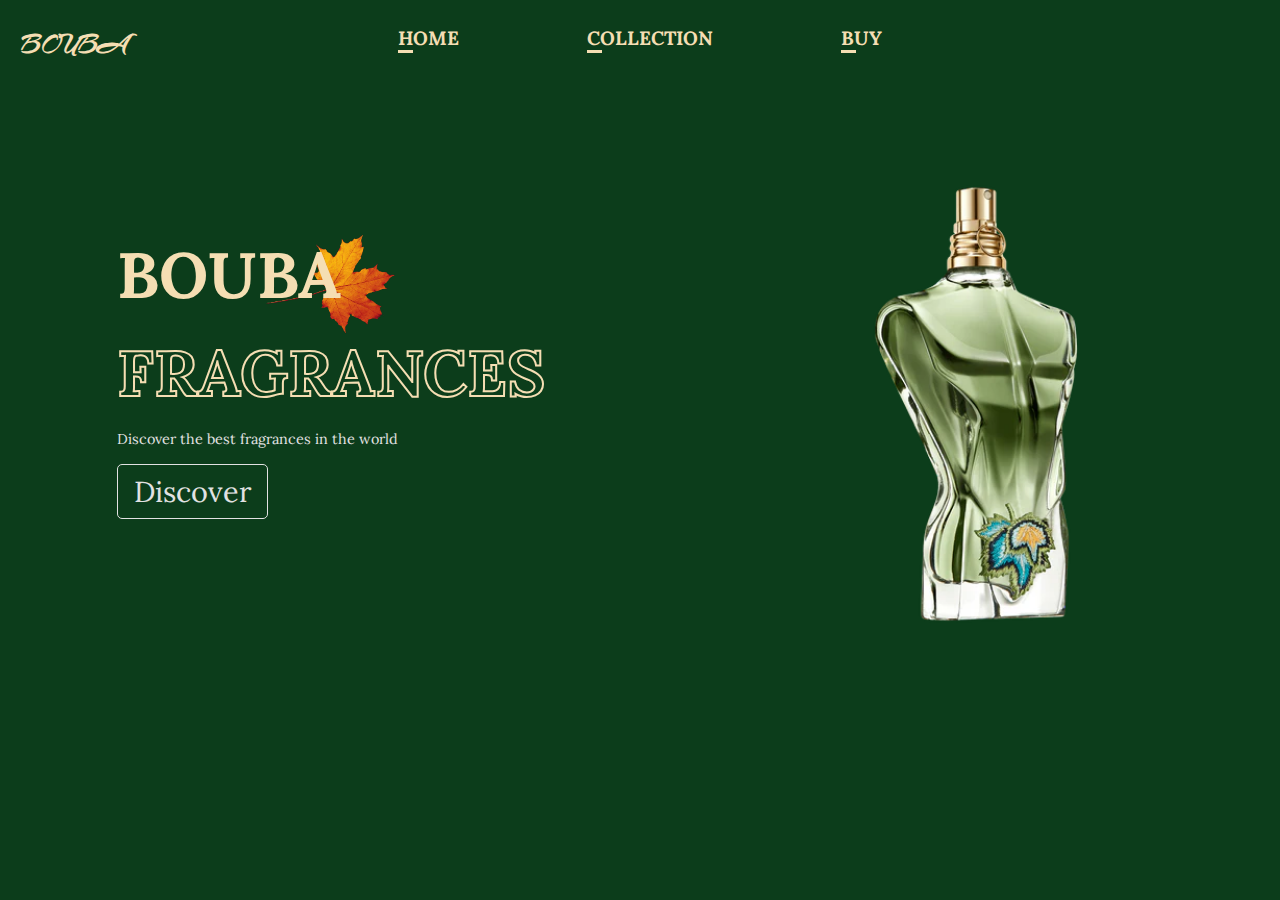
==== index.html @ 6d74bac4 "V1" ====
<!DOCTYPE html>
<html lang="en">
  <head>
    <meta charset="UTF-8" />
    <meta name="viewport" content="width=device-width, initial-scale=1.0" />
    <title>BOUBA FRAGRANCES</title>
    <link rel="stylesheet" href="style/humberger-bar.css" />
    <link rel="stylesheet" href="style/content.css" />
    <link rel="stylesheet" href="style/header.css" />
    <link rel="stylesheet" href="style/general.css" />
  </head>
  <body>

    <div class="page">
      <div class="header">
        <div class="logo"><a>BOUBA</a></div>
        <div class="menu-g">
          <div class="menu-normal">
            <a href="index.html"">Home</a>
            <a href="Collection.html">Collection</a>
            <a href="buy.html">Buy</a>
          </div>
        </div>

        <div class="menu-humberger-bar">
          <label class="hamburger-menu">
            <input type="checkbox" />
          </label>
          <aside class="sidebar">
            <nav>
              <a href="index.html">Home</a>
              <a href="Collection.html">Collection</a>
              <a href="buy.html">Buy</a>
            </nav>
          </aside>
        </div>
      </div>
      <div class="content">
        <div class="content-text">
          <h1>BOUBA</h1>
          <h1>FRAGRANCES</h1>
          <h2>Discover the best fragrances in the world</h2>
          <a href="Collection.html" class="Discover">Discover</a>
        </div>
        <div class="content-image">
          <div class="CURSOUR"></div>
          <img src="imgs/mainpic.webp" alt="" class="IMG"/>
        </div>
      </div>
    </div>
    <script src="script/main.js"></script>
  </body>
</html>
---- style/humberger-bar.css ----
*, *::after, *::before{
    box-sizing: border-box;
}


body{
    margin: 0;
}

:root{
    --bar-width: 40px;
    --bar-hight: 5px;
    --bar-gab: 6.5px;
    --frGround-color: wheat;
    --BkGround-color: white;
    --hamburger-margin: 7px;
    --animation-timming:200ms ease-in-out;
    --hamburger-hight: calc(var(--bar-hight)*3 + var(--bar-gab)* 2);
}
.hamburger-menu{
    --x-width: calc(var(--hamburger-hight) * 1.41421356237);
    display: flex;
    flex-direction: column;
    gap: var(--bar-gab);
    width: max-content;
    position: relative;
    top: var(--hamburger-margin);
    left:var(--hamburger-margin);
    z-index: 1001;
    cursor: pointer;


    

}
.hamburger-menu:has(input:focus-visible)::before,
.hamburger-menu:has(input:focus-visible)::after,
.hamburger-menu input:focus-visible{
    border: 1px solid var(--BkGround-color);
    box-shadow: 0 0 0 1px var(--frGround-color);
}
.hamburger-menu input{
    appearance: none;/* romove cheak box */
    margin: 0;
    padding: 0;
    outline: none;
    pointer-events: none;



}
.hamburger-menu::after, .hamburger-menu::before,.hamburger-menu input{
    content: "";
    width: var(--bar-width);
    height: var(--bar-hight);
    background-color: var(--frGround-color);
    border-radius: 9999px;
    transition: opacity var(--animation-timming),width var(--animation-timming),
    rotate var(--animation-timming),
    translate var(--animation-timming),
    background-color var(--animation-timming);
    transform-origin:left center  ;
}

.hamburger-menu input:checked{
    /* background-color: blue; */
    opacity: 0;
    width: 0;
    
}



.hamburger-menu:has(input:checked)::before{
    rotate: 45deg;
    width: var(--x-width);
    translate: 0 calc(var(--bar-hight) / -2);
}
.hamburger-menu:has(input:checked)::after{
    rotate: -45deg;
    width: var(--x-width);
    translate: 0 calc(var(--bar-hight) / 2);
}
.sidebar{
    position: absolute;
    transition: translate var(--animation-timming);
    translate: 60%;
    padding: 0.5rem 1rem;
    padding-top: calc(var(--hamburger-hight) + var(--hamburger-margin) + 10px);

    color: var(--BkGround-color);
    max-width: 15rem;
    min-height: 100vh;
    top: 0;
    display: none;
/* 
    background: transparent;
    filter: blur(7) grayscale(1); */
    backdrop-filter: blur(7px);

    

}

/* if this cheked do               for  this  */
.hamburger-menu:has(input:checked) + .sidebar{
    translate: -80%;
    display: flex;
    z-index: 1000;

}

.hamburger-menu:has(input:checked){
    --frGround-color: white;
    --BkGround-color: #333;
}

/* .content p{
    font-size: 30px;
    background-color: black;
} */
---- style/content.css ----
@import url("https://fonts.googleapis.com/css2?family=Arizonia&family=Lora:ital,wght@0,400..700;1,400..700&family=Poppins:ital,wght@0,100;0,200;0,300;0,400;0,500;0,600;0,700;0,800;0,900;1,100;1,200;1,300;1,400;1,500;1,600;1,700;1,800;1,900&display=swap");

.content-text {
  background: url(../imgs/redlip.png);
  background-size: 130px;
  background-repeat: no-repeat;
  background-position: top;
  transition: background-position 1s ease-in-out, background-size 1s ease-in-out;
}
.content-text:hover {
  background-position: bottom right;
  background-size: 100px;
}
.content-text h1:nth-child(1) {
  font-weight: bolder;
  color: wheat;
  margin-bottom: 1rem;
  font-family: "Lora", serif;
}
.content-text h1:nth-child(2) {
  font-weight: 700;
  color: transparent;
  margin-bottom: 1rem;
  font-family: "Lora", serif;
  font-weight: 700;
  -webkit-text-stroke: 2px wheat;
}
.content-text h2 {
  font-weight: 700;
  color: #e2e2e2;
  margin-bottom: 1rem;
  align-items: center;
  font-family: "Lora", serif;
  font-weight: 300;
}
.content-text a {
  font-size: 1.8rem;
  font-weight: 400;
  color: #e2e2e2;
  margin-bottom: 1rem;
  text-decoration: none;
  display: inline-block;
  padding: 0.5rem 1rem;
  border: 1px solid #e2e2e2;
  border-radius: 5px;
  transition: background-color 0.2s, color 0.2s;
  font-family: "Lora", serif;
}
.Discover:hover {
  background-color: #e2e2e2;
  color: #000;
}
.content-image {
  background: url(../imgs/main-background.png);
  background-size: contain;
}

.content-image img {
  height: auto;

  overflow: hidden;
  background: none;
  animation: IMGUP 1s ease-out;
}
@keyframes IMGUP {
  0% {
    transform: translateY(-100%);
    scale: 0.5;
  }
  100% {
    transform: translateY(0);
  }
}

@media screen and (min-width: 769px) {
  .content {
    display: flex;
    justify-content: space-between;
    align-items: center;
    padding-top: 5rem;
    padding-bottom: 0;
    padding-left: 7rem;
    padding-right: 6rem;
  }
  .content-image img {
    width: 25rem;
  }
  .content-text h1 {
    font-size: 4rem;
  }
  .content-text h2 {
    font-size: 0.9rem;
  }
  .content-text:hover {
    rotate: 3deg;
  }
}

@media screen and (max-width: 768px) {
  .content {
    display: flex;
    flex-direction: column-reverse;
    justify-content: center;
    align-items: center;
  }
  .content-text {
    margin-top: 5rem;
  }
  .content-image {
    height: auto;
    margin: 0 auto;
    display: flex;
    justify-content: center;
    align-items: center;
  }
  .content-image img {
    width: 20rem;
  }
  .header {
    padding-bottom: 3rem;
    padding-top: 1rem;
  }
  .content-text h1 {
    font-size: 3.5rem;
  }
  .content-text h2 {
    font-size: 0.9rem;
  }
}
---- style/header.css ----
@import url("https://fonts.googleapis.com/css2?family=Arizonia&family=Poppins:ital,wght@0,100;0,200;0,300;0,400;0,500;0,600;0,700;0,800;0,900;1,100;1,200;1,300;1,400;1,500;1,600;1,700;1,800;1,900&display=swap");
@import url("https://fonts.googleapis.com/css2?family=Arizonia&family=Lora:ital,wght@0,400..700;1,400..700&family=Poppins:ital,wght@0,100;0,200;0,300;0,400;0,500;0,600;0,700;0,800;0,900;1,100;1,200;1,300;1,400;1,500;1,600;1,700;1,800;1,900&display=swap");

.header {
  display: flex;
  flex-direction: row;
  padding-top: 1.3rem;
}
.header .logo {
  width: 200px;
}
.sidebar nav {
  display: flex;
  flex-direction: column;
  gap: 1.5rem;
  padding: 1rem;
  justify-content: center;
}
.sidebar nav a {
  text-decoration: none;
  color: wheat;
  font-size: 1.5rem;
  font-weight: 700;
  padding: 0.5rem 1rem;
  text-transform: uppercase;
  font-family: "Lora", serif;
}

.header .logo a {
  text-decoration: none;
  color: wheat;
  font-size: 2rem;
  font-weight: 700;
  padding-left: 1rem;
  padding-right: 2rem;
  text-transform: uppercase;
  font-family: "Arizonia", cursive;
  font-weight: 800;
}
.header .menu-normal a {
  text-decoration: none;
  color: wheat;
  font-size: 1.2rem;
  font-weight: 700;
  padding: 0rem 1.5rem;
  text-transform: uppercase;
  font-family: "Lora", serif;
}
.header .menu-normal a::after {
  content: "";
  display: block;
  width: 15px;
  height: 3px;
  background-color: wheat;
  transition: width 0.2s;
}
.header .menu-normal a:hover::after {
  width: 100%;
}
.header .menu-humberger-bar {
  padding-right: 1.5rem;
}

/* Styles for mobile devices */
@media screen and (max-width: 768px) {
  .header .menu-normal {
    display: none;
  }
  .header {
    justify-content: space-between;
  }
}
/* Styles for desktop devices */
@media screen and (min-width: 769px) {
  .header .menu-humberger-bar {
    display: none;
  }
  .header .logo {
    width: 300px;
    position: absolute;
  }
  .header .logo a {
    font-size: 1.8rem;
  }

  .header .menu-normal {
    display: flex;
    flex-direction: row;
    gap: 5rem;
  }
  .menu-g {
    display: flex;
    flex-direction: row;
    justify-content: center;
    width: 100%;
  }
}

/* Styles for tablet devices */
@media screen and (min-width: 768px) and (max-width: 1024px) {
}
---- style/general.css ----
*{
    margin: 0;
    padding: 0;
    box-sizing: border-box;
}
body{
    font-family: 'Roboto', sans-serif;
    background-color: rgb(12, 61, 27);
    padding: 5px;
    color: antiquewhite;
    /* background: url(../imeges/3840x2400-37360-4-green-leaves-clipart.png); */
    background-size: cover;
    
}

.CURSOUR{
 
    
    position: absolute;
    transform: translate(-50%, -50%);
    pointer-events: none;
    
}

.CURSOUR-active{

    box-shadow: 0px 0px 150px 40PX #ffffffa4;
    
}
.header .menu-normal a:active .content{
    animation: PULLDOWN 0.2s ease-out;
}
@keyframes PULLDOWN {
    0%{
       
    }
    100%{
        transform: translateY(100%);
      
    }
}
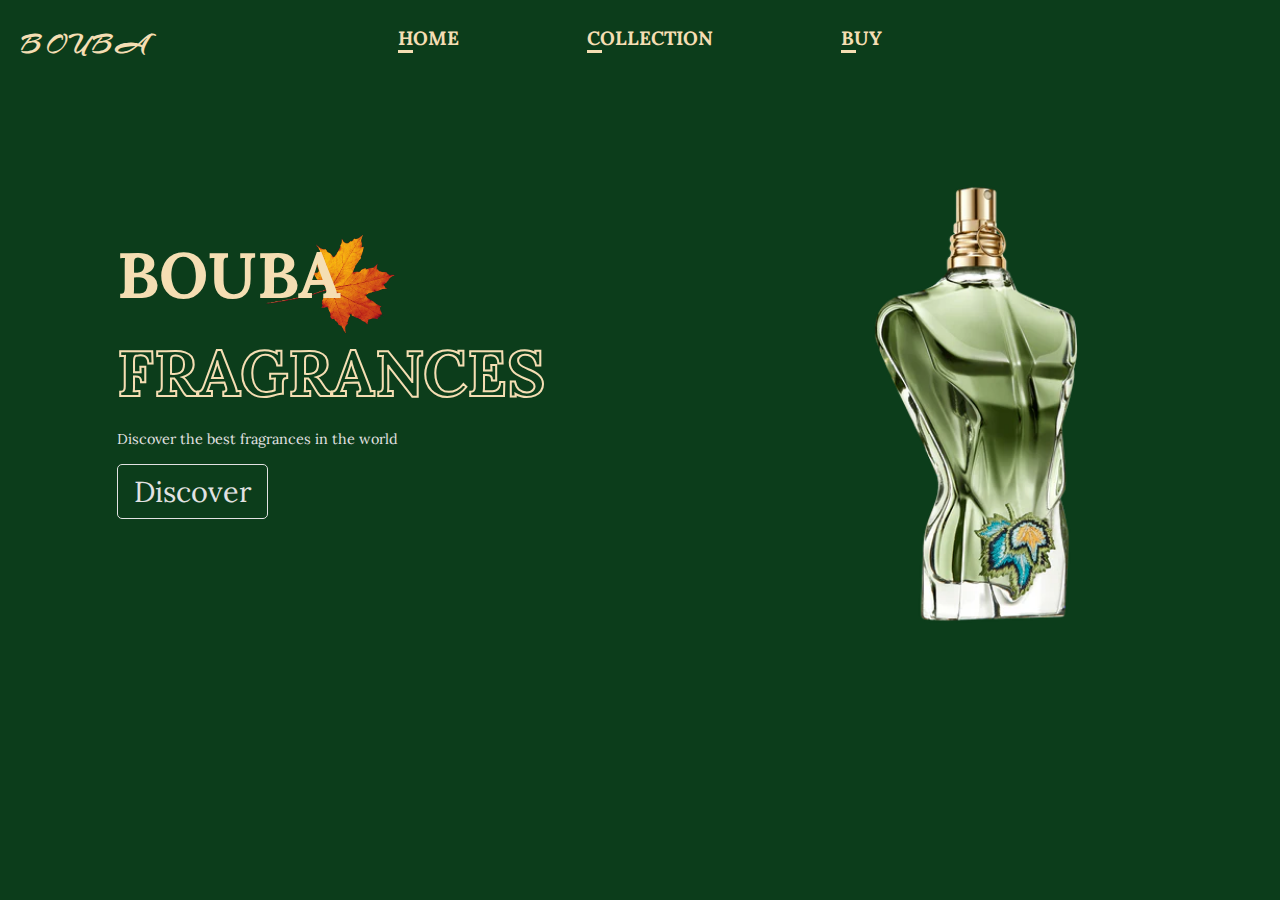
==== commit b9713840: "Add files via upload" ====
--- a/index.html
+++ b/index.html
@@ -8,6 +8,9 @@
     <link rel="stylesheet" href="style/content.css" />
     <link rel="stylesheet" href="style/header.css" />
     <link rel="stylesheet" href="style/general.css" />
+    <link rel="preconnect" href="https://fonts.googleapis.com">
+<link rel="preconnect" href="https://fonts.gstatic.com" crossorigin>
+<link href="https://fonts.googleapis.com/css2?family=Arizonia&family=Lora:ital,wght@0,400..700;1,400..700&family=Poppins:ital,wght@0,100;0,200;0,300;0,400;0,500;0,600;0,700;0,800;0,900;1,100;1,200;1,300;1,400;1,500;1,600;1,700;1,800;1,900&display=swap" rel="stylesheet">
   </head>
   <body>
 
--- a/style/content.css
+++ b/style/content.css
@@ -1,4 +1,111 @@
 @import url("https://fonts.googleapis.com/css2?family=Arizonia&family=Lora:ital,wght@0,400..700;1,400..700&family=Poppins:ital,wght@0,100;0,200;0,300;0,400;0,500;0,600;0,700;0,800;0,900;1,100;1,200;1,300;1,400;1,500;1,600;1,700;1,800;1,900&display=swap");
+.poppins-thin {
+  font-family: "Poppins", serif;
+  font-weight: 100;
+  font-style: normal;
+}
+
+.poppins-extralight {
+  font-family: "Poppins", serif;
+  font-weight: 200;
+  font-style: normal;
+}
+
+.poppins-light {
+  font-family: "Poppins", serif;
+  font-weight: 300;
+  font-style: normal;
+}
+
+.poppins-regular {
+  font-family: "Poppins", serif;
+  font-weight: 400;
+  font-style: normal;
+}
+
+.poppins-medium {
+  font-family: "Poppins", serif;
+  font-weight: 500;
+  font-style: normal;
+}
+
+.poppins-semibold {
+  font-family: "Poppins", serif;
+  font-weight: 600;
+  font-style: normal;
+}
+
+.poppins-bold {
+  font-family: "Poppins", serif;
+  font-weight: 700;
+  font-style: normal;
+}
+
+.poppins-extrabold {
+  font-family: "Poppins", serif;
+  font-weight: 800;
+  font-style: normal;
+}
+
+.poppins-black {
+  font-family: "Poppins", serif;
+  font-weight: 900;
+  font-style: normal;
+}
+
+.poppins-thin-italic {
+  font-family: "Poppins", serif;
+  font-weight: 100;
+  font-style: italic;
+}
+
+.poppins-extralight-italic {
+  font-family: "Poppins", serif;
+  font-weight: 200;
+  font-style: italic;
+}
+
+.poppins-light-italic {
+  font-family: "Poppins", serif;
+  font-weight: 300;
+  font-style: italic;
+}
+
+.poppins-regular-italic {
+  font-family: "Poppins", serif;
+  font-weight: 400;
+  font-style: italic;
+}
+
+.poppins-medium-italic {
+  font-family: "Poppins", serif;
+  font-weight: 500;
+  font-style: italic;
+}
+
+.poppins-semibold-italic {
+  font-family: "Poppins", serif;
+  font-weight: 600;
+  font-style: italic;
+}
+
+.poppins-bold-italic {
+  font-family: "Poppins", serif;
+  font-weight: 700;
+  font-style: italic;
+}
+
+.poppins-extrabold-italic {
+  font-family: "Poppins", serif;
+  font-weight: 800;
+  font-style: italic;
+}
+
+.poppins-black-italic {
+  font-family: "Poppins", serif;
+  font-weight: 900;
+  font-style: italic;
+}
 
 .content-text {
   background: url(../imgs/redlip.png);
--- a/style/header.css
+++ b/style/header.css
@@ -1,6 +1,117 @@
 @import url("https://fonts.googleapis.com/css2?family=Arizonia&family=Poppins:ital,wght@0,100;0,200;0,300;0,400;0,500;0,600;0,700;0,800;0,900;1,100;1,200;1,300;1,400;1,500;1,600;1,700;1,800;1,900&display=swap");
 @import url("https://fonts.googleapis.com/css2?family=Arizonia&family=Lora:ital,wght@0,400..700;1,400..700&family=Poppins:ital,wght@0,100;0,200;0,300;0,400;0,500;0,600;0,700;0,800;0,900;1,100;1,200;1,300;1,400;1,500;1,600;1,700;1,800;1,900&display=swap");
-
+.poppins-thin {
+  font-family: "Poppins", serif;
+  font-weight: 100;
+  font-style: normal;
+}
+
+.poppins-extralight {
+  font-family: "Poppins", serif;
+  font-weight: 200;
+  font-style: normal;
+}
+
+.poppins-light {
+  font-family: "Poppins", serif;
+  font-weight: 300;
+  font-style: normal;
+}
+
+.poppins-regular {
+  font-family: "Poppins", serif;
+  font-weight: 400;
+  font-style: normal;
+}
+
+.poppins-medium {
+  font-family: "Poppins", serif;
+  font-weight: 500;
+  font-style: normal;
+}
+
+.poppins-semibold {
+  font-family: "Poppins", serif;
+  font-weight: 600;
+  font-style: normal;
+}
+
+.poppins-bold {
+  font-family: "Poppins", serif;
+  font-weight: 700;
+  font-style: normal;
+}
+
+.poppins-extrabold {
+  font-family: "Poppins", serif;
+  font-weight: 800;
+  font-style: normal;
+}
+
+.poppins-black {
+  font-family: "Poppins", serif;
+  font-weight: 900;
+  font-style: normal;
+}
+
+.poppins-thin-italic {
+  font-family: "Poppins", serif;
+  font-weight: 100;
+  font-style: italic;
+}
+
+.poppins-extralight-italic {
+  font-family: "Poppins", serif;
+  font-weight: 200;
+  font-style: italic;
+}
+
+.poppins-light-italic {
+  font-family: "Poppins", serif;
+  font-weight: 300;
+  font-style: italic;
+}
+
+.poppins-regular-italic {
+  font-family: "Poppins", serif;
+  font-weight: 400;
+  font-style: italic;
+}
+
+.poppins-medium-italic {
+  font-family: "Poppins", serif;
+  font-weight: 500;
+  font-style: italic;
+}
+
+.poppins-semibold-italic {
+  font-family: "Poppins", serif;
+  font-weight: 600;
+  font-style: italic;
+}
+
+.poppins-bold-italic {
+  font-family: "Poppins", serif;
+  font-weight: 700;
+  font-style: italic;
+}
+
+.poppins-extrabold-italic {
+  font-family: "Poppins", serif;
+  font-weight: 800;
+  font-style: italic;
+}
+
+.poppins-black-italic {
+  font-family: "Poppins", serif;
+  font-weight: 900;
+  font-style: italic;
+}
+
+@font-face {
+  font-family: relif;
+  src: url(../fonts/Relieve.ttf);
+}
 .header {
   display: flex;
   flex-direction: row;
@@ -36,6 +147,7 @@
   text-transform: uppercase;
   font-family: "Arizonia", cursive;
   font-weight: 800;
+  letter-spacing: 0.3rem;
 }
 .header .menu-normal a {
   text-decoration: none;
--- a/style/general.css
+++ b/style/general.css
@@ -1,3 +1,111 @@
+.poppins-thin {
+    font-family: "Poppins", serif;
+    font-weight: 100;
+    font-style: normal;
+  }
+  
+  .poppins-extralight {
+    font-family: "Poppins", serif;
+    font-weight: 200;
+    font-style: normal;
+  }
+  
+  .poppins-light {
+    font-family: "Poppins", serif;
+    font-weight: 300;
+    font-style: normal;
+  }
+  
+  .poppins-regular {
+    font-family: "Poppins", serif;
+    font-weight: 400;
+    font-style: normal;
+  }
+  
+  .poppins-medium {
+    font-family: "Poppins", serif;
+    font-weight: 500;
+    font-style: normal;
+  }
+  
+  .poppins-semibold {
+    font-family: "Poppins", serif;
+    font-weight: 600;
+    font-style: normal;
+  }
+  
+  .poppins-bold {
+    font-family: "Poppins", serif;
+    font-weight: 700;
+    font-style: normal;
+  }
+  
+  .poppins-extrabold {
+    font-family: "Poppins", serif;
+    font-weight: 800;
+    font-style: normal;
+  }
+  
+  .poppins-black {
+    font-family: "Poppins", serif;
+    font-weight: 900;
+    font-style: normal;
+  }
+  
+  .poppins-thin-italic {
+    font-family: "Poppins", serif;
+    font-weight: 100;
+    font-style: italic;
+  }
+  
+  .poppins-extralight-italic {
+    font-family: "Poppins", serif;
+    font-weight: 200;
+    font-style: italic;
+  }
+  
+  .poppins-light-italic {
+    font-family: "Poppins", serif;
+    font-weight: 300;
+    font-style: italic;
+  }
+  
+  .poppins-regular-italic {
+    font-family: "Poppins", serif;
+    font-weight: 400;
+    font-style: italic;
+  }
+  
+  .poppins-medium-italic {
+    font-family: "Poppins", serif;
+    font-weight: 500;
+    font-style: italic;
+  }
+  
+  .poppins-semibold-italic {
+    font-family: "Poppins", serif;
+    font-weight: 600;
+    font-style: italic;
+  }
+  
+  .poppins-bold-italic {
+    font-family: "Poppins", serif;
+    font-weight: 700;
+    font-style: italic;
+  }
+  
+  .poppins-extrabold-italic {
+    font-family: "Poppins", serif;
+    font-weight: 800;
+    font-style: italic;
+  }
+  
+  .poppins-black-italic {
+    font-family: "Poppins", serif;
+    font-weight: 900;
+    font-style: italic;
+  }
+  
 *{
     margin: 0;
     padding: 0;
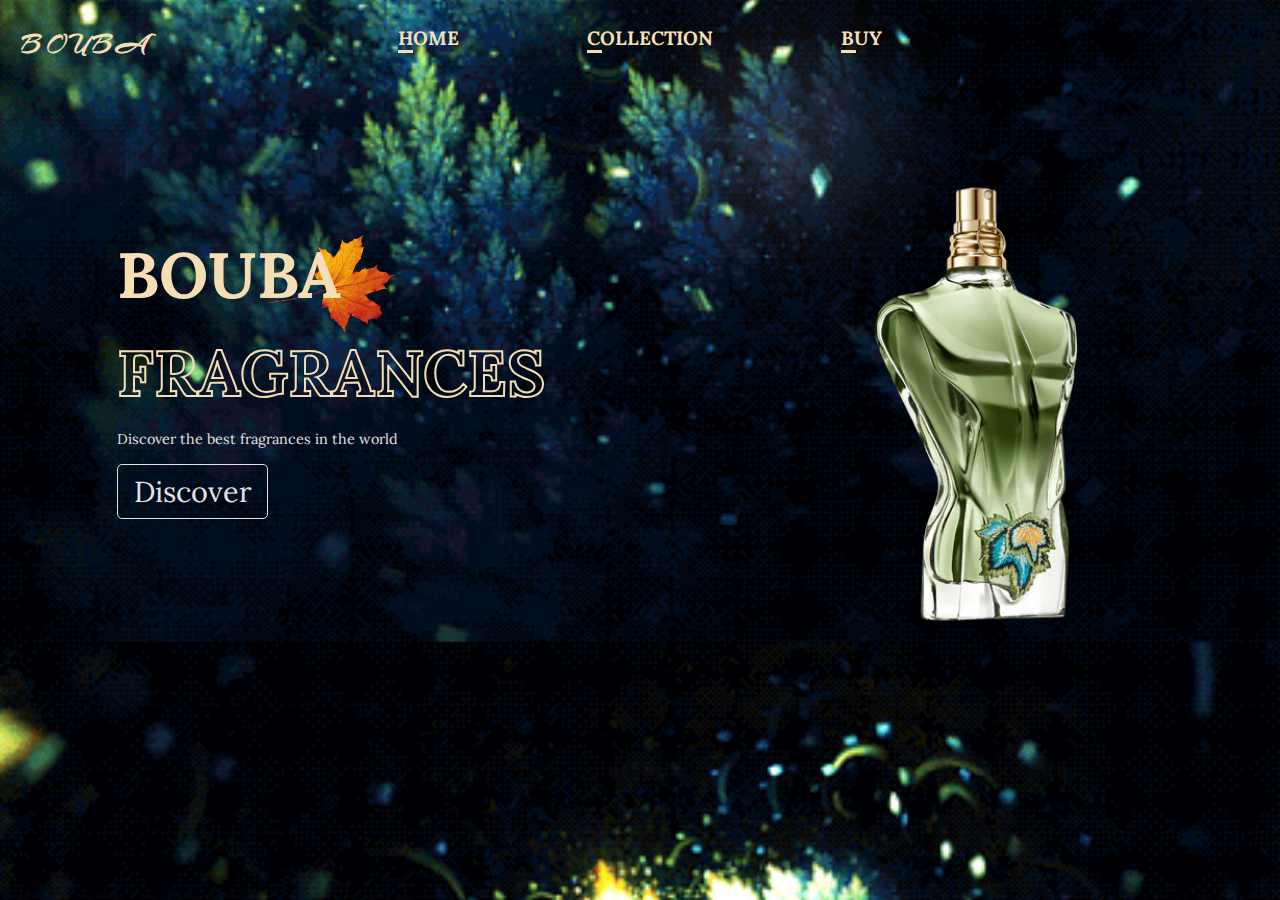
==== commit 134bdfc3: "Add files via upload" ====
--- a/index.html
+++ b/index.html
@@ -12,11 +12,11 @@
 <link rel="preconnect" href="https://fonts.gstatic.com" crossorigin>
 <link href="https://fonts.googleapis.com/css2?family=Arizonia&family=Lora:ital,wght@0,400..700;1,400..700&family=Poppins:ital,wght@0,100;0,200;0,300;0,400;0,500;0,600;0,700;0,800;0,900;1,100;1,200;1,300;1,400;1,500;1,600;1,700;1,800;1,900&display=swap" rel="stylesheet">
   </head>
-  <body>
+  <body style="background-color: black;">
 
     <div class="page">
       <div class="header">
-        <div class="logo"><a>BOUBA</a></div>
+        <div class="logo"><a href="index.html">BOUBA</a></div>
         <div class="menu-g">
           <div class="menu-normal">
             <a href="index.html"">Home</a>
--- a/style/humberger-bar.css
+++ b/style/humberger-bar.css
@@ -85,11 +85,12 @@
     position: absolute;
     transition: translate var(--animation-timming);
     translate: 60%;
-    padding: 0.5rem 1rem;
+    /* padding: 0.5rem 1rem; */
+    
     padding-top: calc(var(--hamburger-hight) + var(--hamburger-margin) + 10px);
 
     color: var(--BkGround-color);
-    max-width: 15rem;
+    max-width: 16rem;
     min-height: 100vh;
     top: 0;
     display: none;
--- a/style/content.css
+++ b/style/content.css
@@ -160,6 +160,7 @@
 .content-image {
   background: url(../imgs/main-background.png);
   background-size: contain;
+  background-repeat: no-repeat;
 }
 
 .content-image img {
@@ -179,7 +180,7 @@
   }
 }
 
-@media screen and (min-width: 769px) {
+@media screen and (min-width: 500px) {
   .content {
     display: flex;
     justify-content: space-between;
@@ -199,11 +200,20 @@
     font-size: 0.9rem;
   }
   .content-text:hover {
-    rotate: 3deg;
-  }
-}
-
-@media screen and (max-width: 768px) {
+    rotate: 1deg;
+  }
+  body{
+  
+    font-family: "Lora";
+    background: url('../imgs/gif.gif');
+    background-position-y:bottom ;
+    background-size: contain;
+    background-repeat: repeat-y;
+    
+  } 
+}
+
+@media screen and (max-width: 500px) {
   .content {
     display: flex;
     flex-direction: column-reverse;
@@ -233,4 +243,13 @@
   .content-text h2 {
     font-size: 0.9rem;
   }
-}
+  body{
+  
+    font-family: "Lora";
+    background: url('../imgs/gif.gif');
+    background-position-y:bottom ;
+    background-size: contain;
+    background-repeat: repeat-y;
+    
+  } 
+}
--- a/style/header.css
+++ b/style/header.css
@@ -130,11 +130,12 @@
 .sidebar nav a {
   text-decoration: none;
   color: wheat;
-  font-size: 1.5rem;
+  font-size: 1.9rem;
   font-weight: 700;
   padding: 0.5rem 1rem;
   text-transform: uppercase;
   font-family: "Lora", serif;
+  /* -webkit-text-stroke: 1px rgb(0, 0, 0); */
 }
 
 .header .logo a {
--- a/style/general.css
+++ b/style/general.css
@@ -113,7 +113,7 @@
 }
 body{
     font-family: 'Roboto', sans-serif;
-    background-color: rgb(12, 61, 27);
+    background-color: rgb(12, 61, 27); 
     padding: 5px;
     color: antiquewhite;
     /* background: url(../imeges/3840x2400-37360-4-green-leaves-clipart.png); */
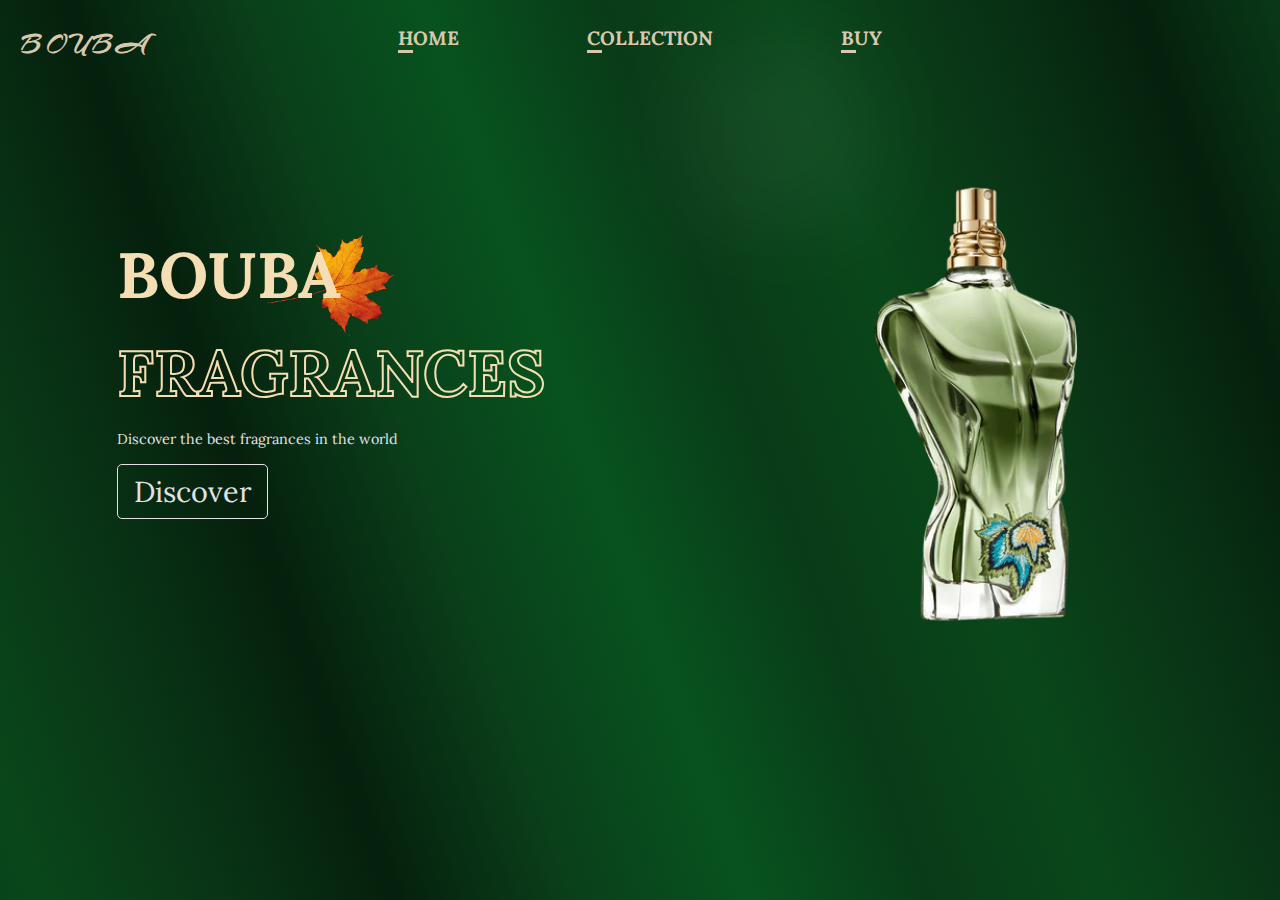
==== commit 7040e730: "Add files via upload" ====
--- a/index.html
+++ b/index.html
@@ -3,7 +3,9 @@
   <head>
     <meta charset="UTF-8" />
     <meta name="viewport" content="width=device-width, initial-scale=1.0" />
+    <meta name="view-transition" content="same-origin" />
     <title>BOUBA FRAGRANCES</title>
+
     <link rel="stylesheet" href="style/humberger-bar.css" />
     <link rel="stylesheet" href="style/content.css" />
     <link rel="stylesheet" href="style/header.css" />
@@ -12,7 +14,7 @@
 <link rel="preconnect" href="https://fonts.gstatic.com" crossorigin>
 <link href="https://fonts.googleapis.com/css2?family=Arizonia&family=Lora:ital,wght@0,400..700;1,400..700&family=Poppins:ital,wght@0,100;0,200;0,300;0,400;0,500;0,600;0,700;0,800;0,900;1,100;1,200;1,300;1,400;1,500;1,600;1,700;1,800;1,900&display=swap" rel="stylesheet">
   </head>
-  <body style="background-color: black;">
+  <body>
 
     <div class="page">
       <div class="header">
--- a/style/content.css
+++ b/style/content.css
@@ -202,15 +202,7 @@
   .content-text:hover {
     rotate: 1deg;
   }
-  body{
-  
-    font-family: "Lora";
-    background: url('../imgs/gif.gif');
-    background-position-y:bottom ;
-    background-size: contain;
-    background-repeat: repeat-y;
-    
-  } 
+
 }
 
 @media screen and (max-width: 500px) {
@@ -246,10 +238,6 @@
   body{
   
     font-family: "Lora";
-    background: url('../imgs/gif.gif');
-    background-position-y:bottom ;
-    background-size: contain;
-    background-repeat: repeat-y;
-    
+    background-color: rgb(12, 61, 27); 
   } 
 }
--- a/style/header.css
+++ b/style/header.css
@@ -116,6 +116,7 @@
   display: flex;
   flex-direction: row;
   padding-top: 1.3rem;
+
 }
 .header .logo {
   width: 200px;
@@ -129,7 +130,7 @@
 }
 .sidebar nav a {
   text-decoration: none;
-  color: wheat;
+  color: #D8C9AE;
   font-size: 1.9rem;
   font-weight: 700;
   padding: 0.5rem 1rem;
@@ -140,7 +141,7 @@
 
 .header .logo a {
   text-decoration: none;
-  color: wheat;
+  color: #D8C9AE;
   font-size: 2rem;
   font-weight: 700;
   padding-left: 1rem;
@@ -152,7 +153,7 @@
 }
 .header .menu-normal a {
   text-decoration: none;
-  color: wheat;
+  color: #D8C9AE;
   font-size: 1.2rem;
   font-weight: 700;
   padding: 0rem 1.5rem;
@@ -164,7 +165,7 @@
   display: block;
   width: 15px;
   height: 3px;
-  background-color: wheat;
+  background-color: #D8C9AE;
   transition: width 0.2s;
 }
 .header .menu-normal a:hover::after {
--- a/style/general.css
+++ b/style/general.css
@@ -113,12 +113,28 @@
 }
 body{
     font-family: 'Roboto', sans-serif;
-    background-color: rgb(12, 61, 27); 
+    /* background-color: rgb(12, 61, 27);  */
+    background: linear-gradient(70deg,rgb(4, 54, 19),rgb(9, 71, 26),rgb(9, 53, 22),rgb(5, 32, 13),rgb(10, 63, 26),rgb(7, 83, 30),rgb(9, 59, 24),rgb(9, 71, 26),rgb(9, 53, 22),rgb(5, 32, 13),rgb(10, 63, 26),rgb(1, 71, 22),rgb(5, 56, 21),rgb(9, 71, 26),rgb(9, 53, 22),rgb(35, 83, 50),rgb(10, 63, 26),rgb(7, 83, 30));
     padding: 5px;
-    color: antiquewhite;
+    color: wheat;
     /* background: url(../imeges/3840x2400-37360-4-green-leaves-clipart.png); */
-    background-size: cover;
+    animation: bg 15s linear infinite forwards;
+    background-size: 200% 200%;
     
+}
+@keyframes bg {
+  0% {
+    background-position: 0% 50%;
+    background-size: 150% 150%;
+  }
+  50% {
+    background-position: 100% 50%;
+    background-size: 250% 300%;
+  }
+  100% {
+    background-position: 0% 50%;
+    background-size: 150% 150%;
+  }
 }
 
 .CURSOUR{
@@ -132,7 +148,7 @@
 
 .CURSOUR-active{
 
-    box-shadow: 0px 0px 150px 40PX #ffffffa4;
+    box-shadow: 0px 0px 150px 40PX #ffffff4b;
     
 }
 .header .menu-normal a:active .content{
